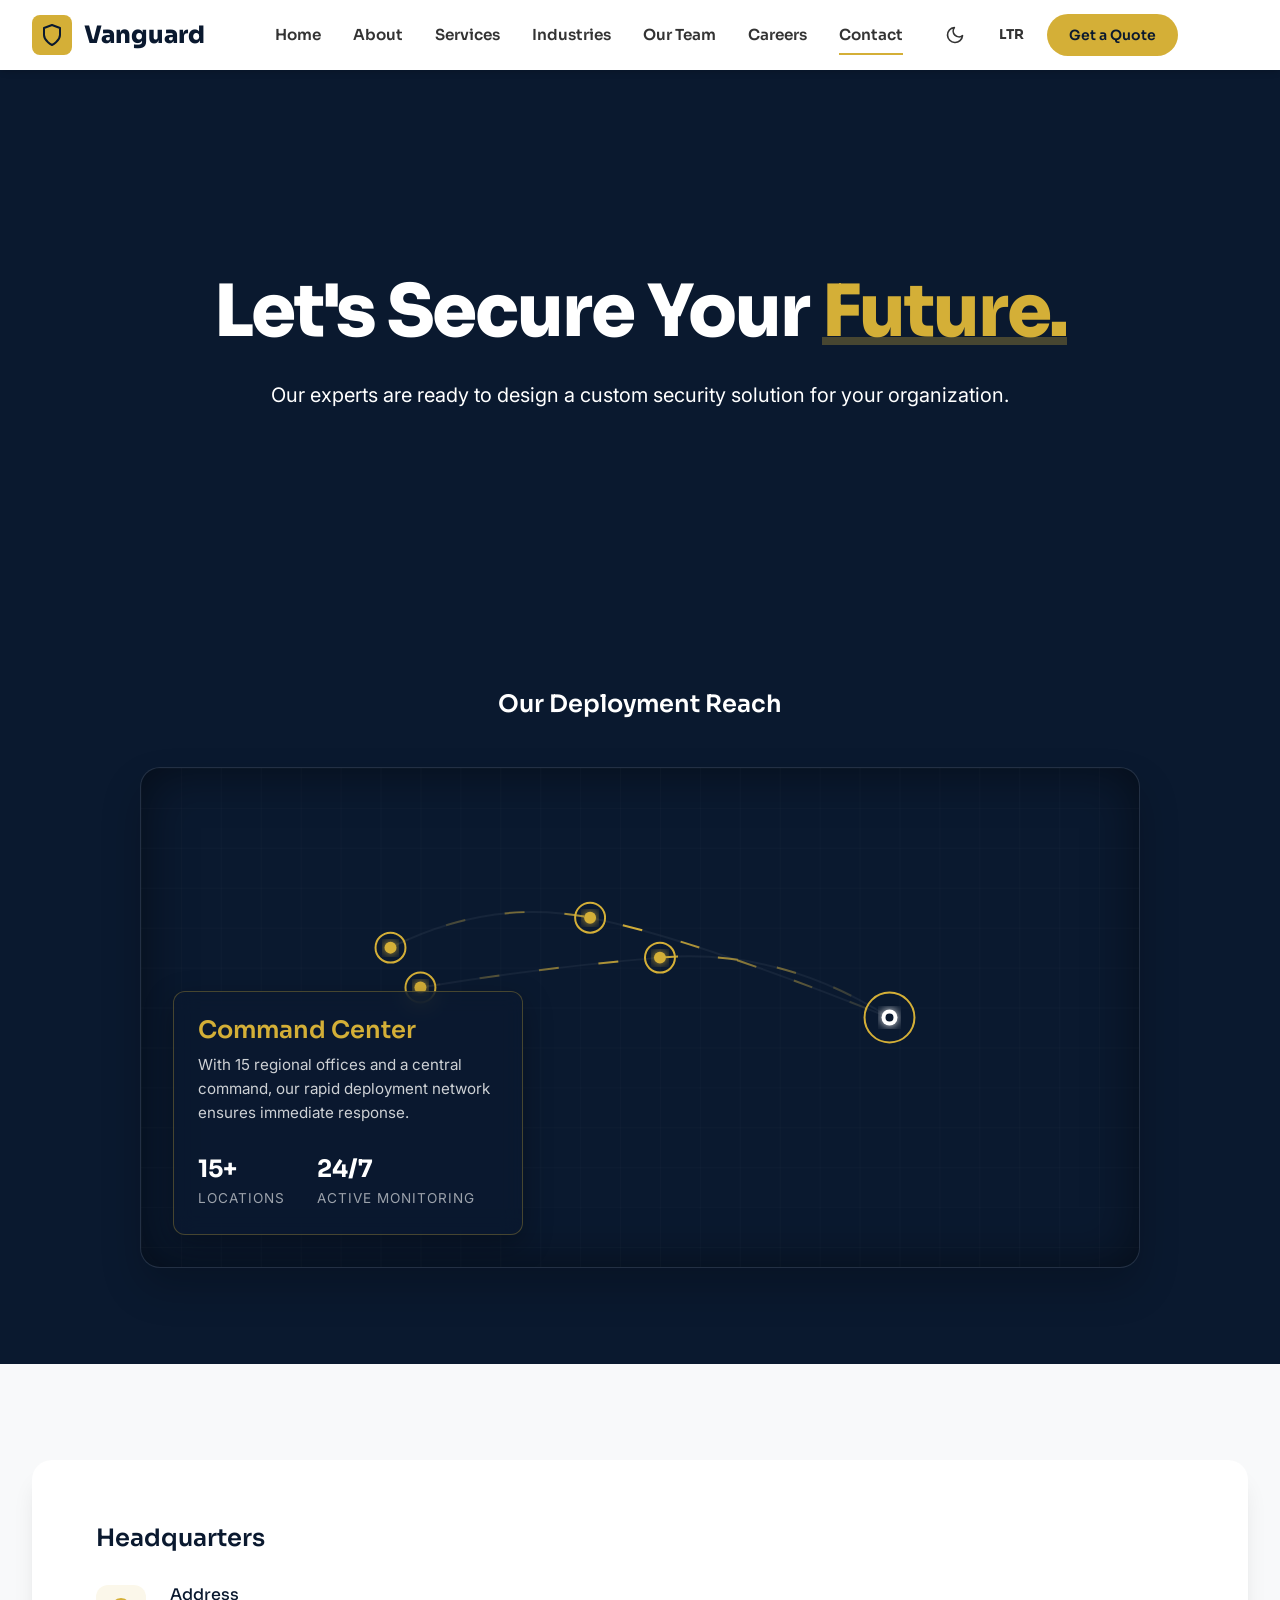
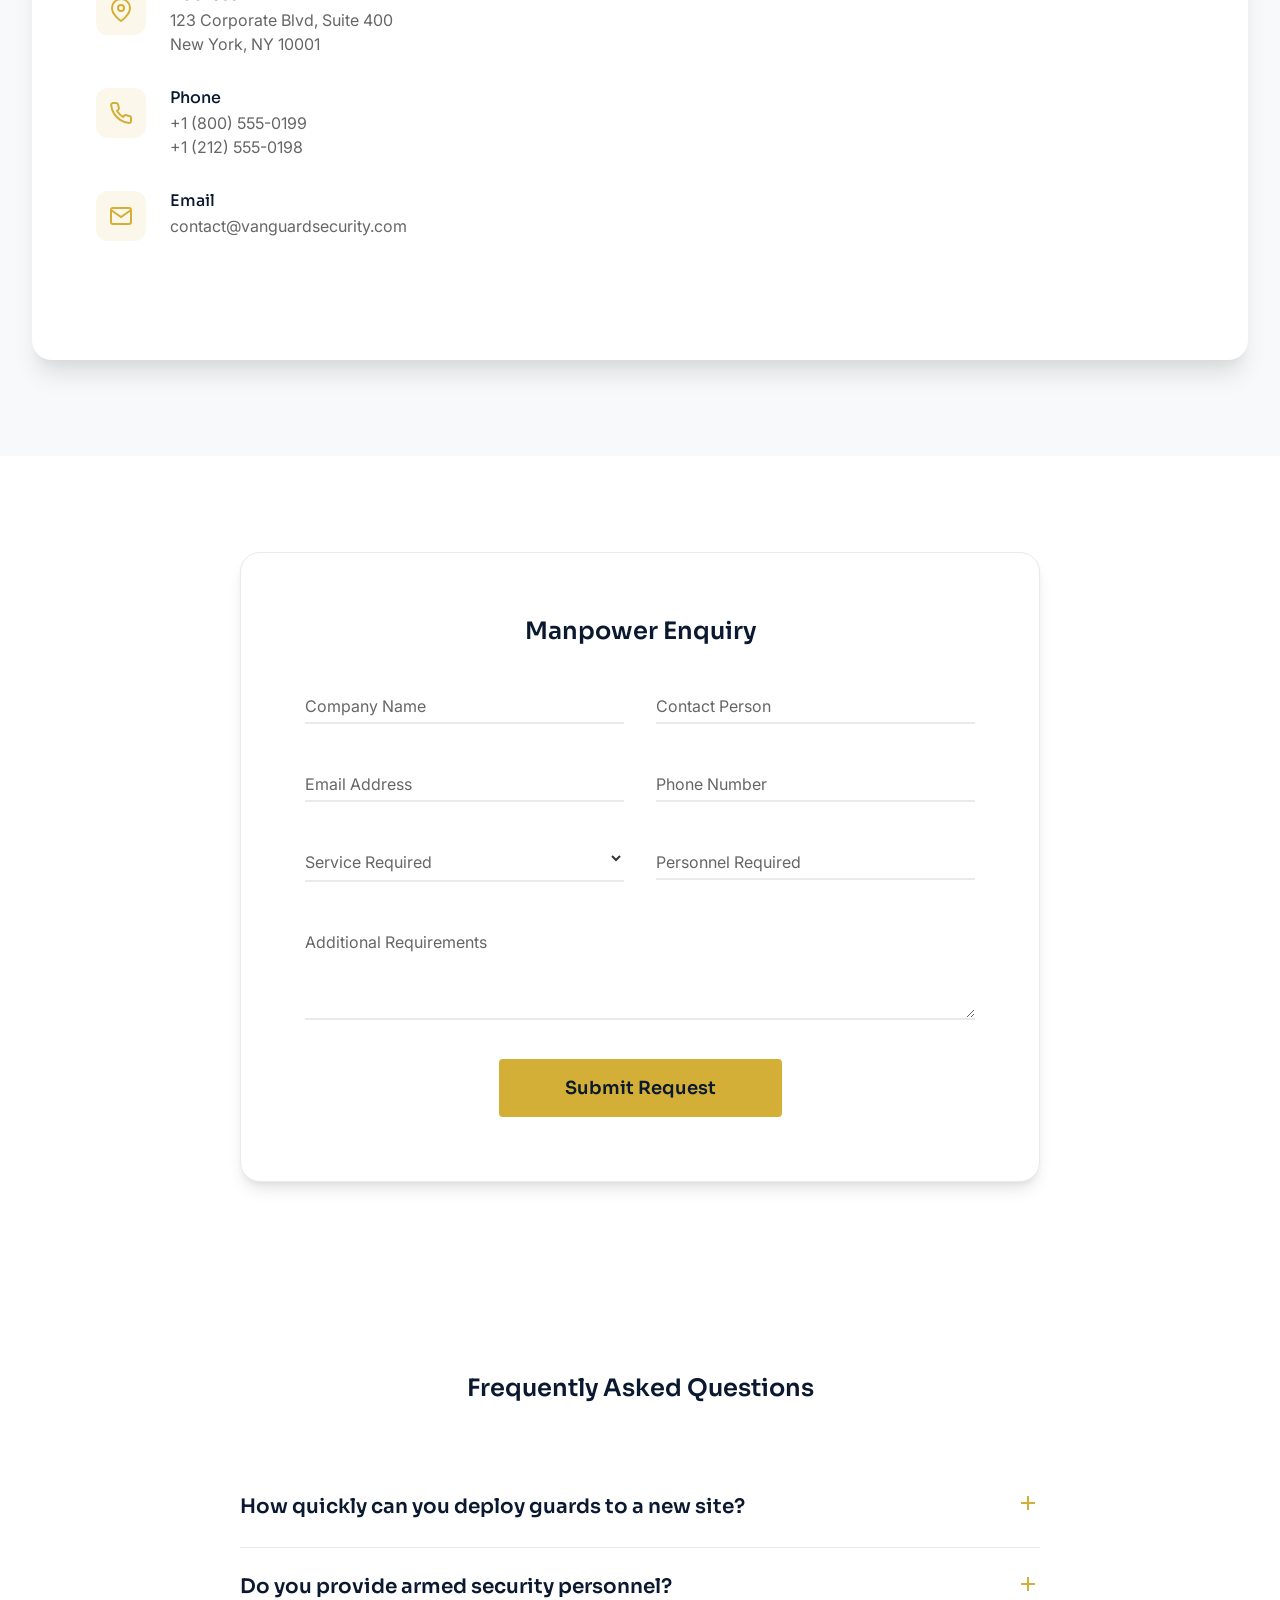
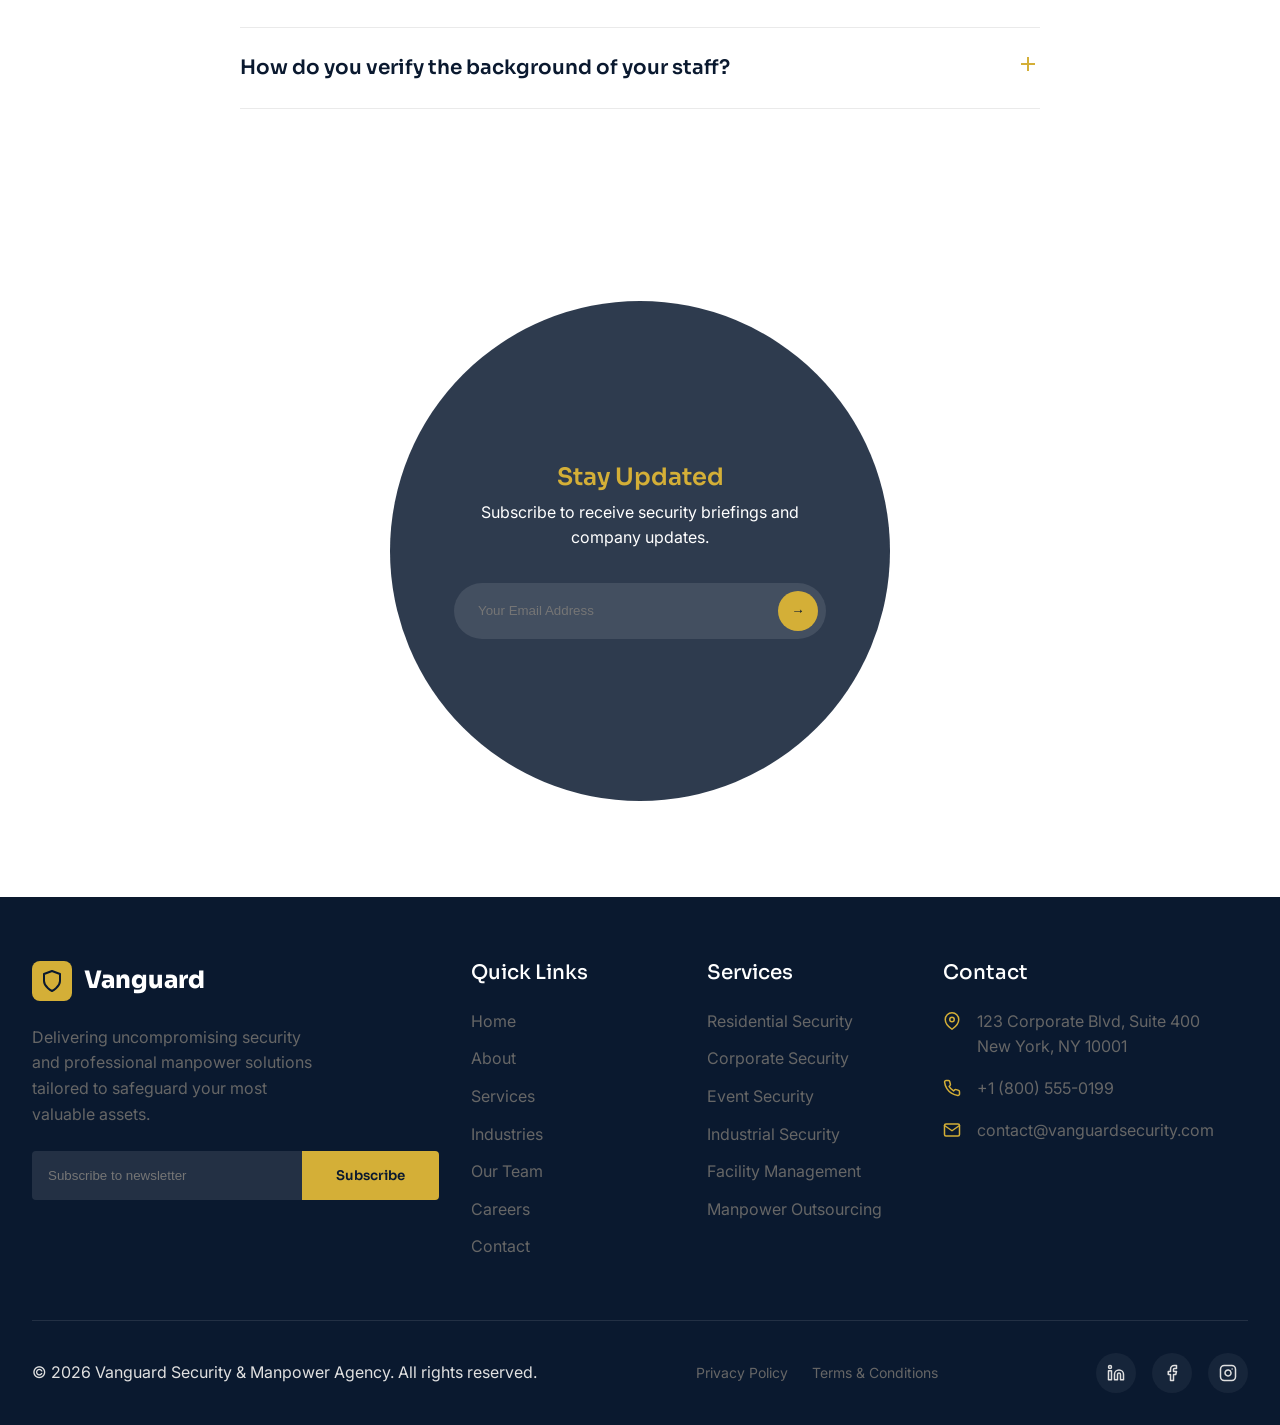
==== contact.html @ c8b9bf6e "Initial commit" ====
<!DOCTYPE html>
<html lang="en" dir="ltr" data-theme="light">
<head>
    <meta charset="UTF-8">
    <meta name="viewport" content="width=device-width, initial-scale=1.0">
    <title>Contact | Vanguard Security</title>
    
    <link rel="preconnect" href="https://fonts.googleapis.com">
    <link rel="preconnect" href="https://fonts.gstatic.com" crossorigin>
    <link href="https://fonts.googleapis.com/css2?family=Inter:wght@400;500;600&family=Manrope:wght@400;500;600;700;800&family=Plus+Jakarta+Sans:wght@600;700;800&family=Sora:wght@600;700;800&display=swap" rel="stylesheet">
    
    <link rel="stylesheet" href="css/style.css">
    <link rel="stylesheet" href="css/contact.css">
    <link rel="icon" type="image/svg+xml" href="data:image/svg+xml,%3Csvg xmlns='http://www.w3.org/2000/svg' viewBox='0 0 24 24' fill='none' stroke='%23D4AF37' stroke-width='2' stroke-linecap='round' stroke-linejoin='round'%3E%3Cpath d='M12 22s8-4 8-10V5l-8-3-8 3v7c0 6 8 10 8 10z'%3E%3C/path%3E%3C/svg%3E">
</head>
<body>
    <!-- Navbar -->
    <nav class="navbar">
        <div class="container">
            <a href="index.html" class="nav-brand">
                <div class="logo-icon">
                    <svg xmlns="http://www.w3.org/2000/svg" width="24" height="24" viewBox="0 0 24 24" fill="none" stroke="currentColor" stroke-width="2" stroke-linecap="round" stroke-linejoin="round"><path d="M12 22s8-4 8-10V5l-8-3-8 3v7c0 6 8 10 8 10z"></path></svg>
                </div>
                Vanguard
            </a>
            <button class="mobile-menu-toggle"><span></span><span></span><span></span></button>
            <ul class="nav-menu">
                <li class="nav-item dropdown">
                    <a href="index.html" class="nav-link dropdown-toggle">Home</a>
                    <ul class="dropdown-menu">
                        <li><a href="index.html" class="dropdown-item">Home 1</a></li>
                        <li><a href="home2.html" class="dropdown-item">Home 2</a></li>
                    </ul>
                </li>
                <li class="nav-item"><a href="about.html" class="nav-link">About</a></li>
                <li class="nav-item"><a href="services.html" class="nav-link">Services</a></li>
                <li class="nav-item"><a href="industries.html" class="nav-link">Industries</a></li>
                <li class="nav-item"><a href="team.html" class="nav-link">Our Team</a></li>
                <li class="nav-item"><a href="careers.html" class="nav-link">Careers</a></li>
                <li class="nav-item"><a href="contact.html" class="nav-link active">Contact</a></li>
                <li class="nav-controls">
                    <button class="theme-toggle"></button>
                    <button class="rtl-toggle"></button>
                <a href="contact.html" class="btn btn-primary" style="padding: 0.5rem 1.25rem; font-size: 0.875rem; border-radius: 50px;">Get a Quote</a>
                    </li>
            </ul>
        </div>
    </nav>

    <main>
        <!-- Section 1: Hero (Minimalist Typography) -->
        <section class="contact-hero">
            <div class="hero-bg-image" style="background-image: url('images/OIP (13).webp');"></div>
            <div class="container text-center">
                <h1 class="animated-heading">Let's Secure Your <span>Future.</span></h1>
                <p style="color: white; position: relative; z-index: 2;">Our experts are ready to design a custom security solution for your organization.</p>
            </div>
        </section>

        <!-- Section 2: Global Presence (Interactive SVG Map) -->
        <section class="map-sec section dark-bg" style="background-color: var(--primary-navy); padding-top: 5rem;">
            <div class="container text-center">
                <h2 style="margin-bottom: 3rem; color: #fff;">Our Deployment Reach</h2>
                <div class="map-container map-premium">
                    <svg viewBox="0 0 1000 500" class="world-map">
                        <defs>
                            <filter id="glow" x="-20%" y="-20%" width="140%" height="140%">
                                <feGaussianBlur stdDeviation="5" result="blur" />
                                <feComposite in="SourceGraphic" in2="blur" operator="over" />
                            </filter>
                            <linearGradient id="routeGrad" x1="0%" y1="0%" x2="100%" y2="0%">
                                <stop offset="0%" stop-color="rgba(212, 175, 55, 0)" />
                                <stop offset="50%" stop-color="var(--accent-gold)" />
                                <stop offset="100%" stop-color="rgba(212, 175, 55, 0)" />
                            </linearGradient>
                            <pattern id="grid" width="40" height="40" patternUnits="userSpaceOnUse">
                                <path d="M 40 0 L 0 0 0 40" fill="none" stroke="rgba(255,255,255,0.03)" stroke-width="1"/>
                            </pattern>
                        </defs>
                        <!-- Tech Grid Background -->
                        <rect width="100%" height="100%" fill="url(#grid)" rx="20"/>
                        
                        <!-- Base Routes -->
                        <path d="M250,180 Q350,130 450,150 T750,250" fill="none" stroke="rgba(255,255,255,0.05)" stroke-width="2"/>
                        <path d="M280,220 Q400,200 520,190 T750,250" fill="none" stroke="rgba(255,255,255,0.05)" stroke-width="2"/>
                        
                        <!-- Animated Data Streams -->
                        <path class="data-stream" d="M250,180 Q350,130 450,150 T750,250" fill="none" stroke="url(#routeGrad)" stroke-width="2"/>
                        <path class="data-stream delay-stream" d="M280,220 Q400,200 520,190 T750,250" fill="none" stroke="url(#routeGrad)" stroke-width="2"/>
                        
                        <!-- Glow Nodes -->
                        <g class="map-node">
                            <circle cx="250" cy="180" r="15" class="radar-ping" />
                            <circle cx="250" cy="180" r="6" class="node-core" filter="url(#glow)" />
                        </g>
                        <g class="map-node">
                            <circle cx="280" cy="220" r="15" class="radar-ping delay-1" />
                            <circle cx="280" cy="220" r="6" class="node-core" filter="url(#glow)" />
                        </g>
                        <g class="map-node">
                            <circle cx="450" cy="150" r="15" class="radar-ping delay-2" />
                            <circle cx="450" cy="150" r="6" class="node-core" filter="url(#glow)" />
                        </g>
                        <g class="map-node">
                            <circle cx="520" cy="190" r="15" class="radar-ping delay-1" />
                            <circle cx="520" cy="190" r="6" class="node-core" filter="url(#glow)" />
                        </g>
                        <!-- Command Center Node -->
                        <g class="map-node">
                            <circle cx="750" cy="250" r="25" class="radar-ping" />
                            <circle cx="750" cy="250" r="8" fill="#fff" filter="url(#glow)" />
                            <circle cx="750" cy="250" r="4" fill="var(--primary-navy)" />
                        </g>
                    </svg>
                    
                    <div class="map-hud text-left">
                        <h3>Command Center</h3>
                        <p>With 15 regional offices and a central command, our rapid deployment network ensures immediate response.</p>
                        <div class="hud-stats">
                            <div class="hud-stat">
                                <span class="stat-num">15+</span>
                                <span class="stat-label">Locations</span>
                            </div>
                            <div class="hud-stat">
                                <span class="stat-num">24/7</span>
                                <span class="stat-label">Active Monitoring</span>
                            </div>
                        </div>
                    </div>
                </div>
            </div>
        </section>

        <!-- Section 3: Main Office (Split Map & Details) -->
        <section class="office-sec section" style="background-color: var(--bg-light);">
            <div class="container">
                <div class="split-office">
                    <div class="office-details">
                        <h2>Headquarters</h2>
                        <div class="contact-card">
                            <div class="c-icon"><svg xmlns="http://www.w3.org/2000/svg" width="24" height="24" viewBox="0 0 24 24" fill="none" stroke="currentColor" stroke-width="2"><path d="M21 10c0 7-9 13-9 13s-9-6-9-13a9 9 0 0 1 18 0z"></path><circle cx="12" cy="10" r="3"></circle></svg></div>
                            <div>
                                <h4>Address</h4>
                                <p>123 Corporate Blvd, Suite 400<br>New York, NY 10001</p>
                            </div>
                        </div>
                        <div class="contact-card">
                            <div class="c-icon"><svg xmlns="http://www.w3.org/2000/svg" width="24" height="24" viewBox="0 0 24 24" fill="none" stroke="currentColor" stroke-width="2"><path d="M22 16.92v3a2 2 0 0 1-2.18 2 19.79 19.79 0 0 1-8.63-3.07 19.5 19.5 0 0 1-6-6 19.79 19.79 0 0 1-3.07-8.67A2 2 0 0 1 4.11 2h3a2 2 0 0 1 2 1.72 12.84 12.84 0 0 0 .7 2.81 2 2 0 0 1-.45 2.11L8.09 9.91a16 16 0 0 0 6 6l1.27-1.27a2 2 0 0 1 2.11-.45 12.84 12.84 0 0 0 2.81.7A2 2 0 0 1 22 16.92z"></path></svg></div>
                            <div>
                                <h4>Phone</h4>
                                <p>+1 (800) 555-0199<br>+1 (212) 555-0198</p>
                            </div>
                        </div>
                        <div class="contact-card">
                            <div class="c-icon"><svg xmlns="http://www.w3.org/2000/svg" width="24" height="24" viewBox="0 0 24 24" fill="none" stroke="currentColor" stroke-width="2"><path d="M4 4h16c1.1 0 2 .9 2 2v12c0 1.1-.9 2-2 2H4c-1.1 0-2-.9-2-2V6c0-1.1.9-2 2-2z"></path><polyline points="22,6 12,13 2,6"></polyline></svg></div>
                            <div>
                                <h4>Email</h4>
                                <p>contact@vanguardsecurity.com</p>
                            </div>
                        </div>
                    </div>
                    <div class="office-map">
                        <iframe src="https://www.google.com/maps/embed?pb=!1m18!1m12!1m3!1d193595.2528096238!2d-74.1197629676572!3d40.69766374872412!2m3!1f0!2f0!3f0!3m2!1i1024!2i768!4f13.1!3m3!1m2!1s0x89c24fa5d33f083b%3A0xc80b8f06e177fe62!2sNew%20York%2C%20NY!5e0!3m2!1sen!2sus!4v1700000000000!5m2!1sen!2sus" width="100%" height="100%" style="border:0;" allowfullscreen="" loading="lazy"></iframe>
                    </div>
                </div>
            </div>
        </section>

        <!-- Section 4: Manpower Requirement Enquiry Form (Floating Labels) -->
        <section class="enquiry-sec section">
            <div class="container">
                <div class="form-card">
                    <h2 class="text-center" style="margin-bottom: 2rem;">Manpower Enquiry</h2>
                    <form id="contact-form">
                        <div class="form-row">
                            <div class="floating-group">
                                <input type="text" id="c_company" required>
                                <label for="c_company">Company Name</label>
                            </div>
                            <div class="floating-group">
                                <input type="text" id="c_person" required>
                                <label for="c_person">Contact Person</label>
                            </div>
                        </div>
                        <div class="form-row">
                            <div class="floating-group">
                                <input type="email" id="c_email" required>
                                <label for="c_email">Email Address</label>
                            </div>
                            <div class="floating-group">
                                <input type="tel" id="c_phone" required>
                                <label for="c_phone">Phone Number</label>
                            </div>
                        </div>
                        <div class="form-row">
                            <div class="floating-group">
                                <select id="c_service" required>
                                    <option value="" disabled selected></option>
                                    <option>Corporate Security</option>
                                    <option>Industrial Security</option>
                                    <option>Event Security</option>
                                    <option>Housekeeping</option>
                                </select>
                                <label for="c_service">Service Required</label>
                            </div>
                            <div class="floating-group">
                                <input type="number" id="c_count" required>
                                <label for="c_count">Personnel Required</label>
                            </div>
                        </div>
                        <div class="floating-group">
                            <textarea id="c_req" rows="4" required></textarea>
                            <label for="c_req">Additional Requirements</label>
                        </div>
                        <div class="text-center" style="margin-top: 2rem;">
                            <button type="submit" class="btn btn-primary" style="padding: 1rem 4rem; font-size: 1.125rem;">Submit Request</button>
                        </div>
                    </form>
                </div>
            </div>
        </section>

        <!-- Section 5: Support & FAQ (Collapsible) -->
        <section class="faq-sec section">
            <div class="container">
                <h2 style="text-align: center; margin-bottom: 4rem;">Frequently Asked Questions</h2>
                <div class="faq-accordion">
                    <div class="faq-item">
                        <div class="faq-header">
                            <h3>How quickly can you deploy guards to a new site?</h3>
                            <span class="faq-icon">
                                <svg xmlns="http://www.w3.org/2000/svg" width="24" height="24" viewBox="0 0 24 24" fill="none" stroke="currentColor" stroke-width="2"><line x1="12" y1="5" x2="12" y2="19"></line><line x1="5" y1="12" x2="19" y2="12"></line></svg>
                            </span>
                        </div>
                        <div class="faq-content">
                            <p>For emergency deployments, we can have personnel on-site within 4-6 hours depending on the location. For standard contracts, we require 48 hours for proper site surveying and brief drafting.</p>
                        </div>
                    </div>
                    <div class="faq-item">
                        <div class="faq-header">
                            <h3>Do you provide armed security personnel?</h3>
                            <span class="faq-icon">
                                <svg xmlns="http://www.w3.org/2000/svg" width="24" height="24" viewBox="0 0 24 24" fill="none" stroke="currentColor" stroke-width="2"><line x1="12" y1="5" x2="12" y2="19"></line><line x1="5" y1="12" x2="19" y2="12"></line></svg>
                            </span>
                        </div>
                        <div class="faq-content">
                            <p>Yes. We have a highly trained division of armed protection specialists, primarily comprised of former military and law enforcement personnel, licensed to operate in specific jurisdictions.</p>
                        </div>
                    </div>
                    <div class="faq-item">
                        <div class="faq-header">
                            <h3>How do you verify the background of your staff?</h3>
                            <span class="faq-icon">
                                <svg xmlns="http://www.w3.org/2000/svg" width="24" height="24" viewBox="0 0 24 24" fill="none" stroke="currentColor" stroke-width="2"><line x1="12" y1="5" x2="12" y2="19"></line><line x1="5" y1="12" x2="19" y2="12"></line></svg>
                            </span>
                        </div>
                        <div class="faq-content">
                            <p>We conduct exhaustive 5-point background checks including criminal history, employment verification, drug screening, psychological evaluation, and local police verification before hiring.</p>
                        </div>
                    </div>
                </div>
            </div>
        </section>

        <!-- Section 6: Newsletter (Circular Mask) -->
        <section class="newsletter-circular">
            <div class="circle-mask" style="background-image: url('https://picsum.photos/seed/con1/1000/1000');">
                <div class="circle-content">
                    <h2>Stay Updated</h2>
                    <p>Subscribe to receive security briefings and company updates.</p>
                    <form class="circle-form">
                        <input type="email" placeholder="Your Email Address" required>
                        <button type="submit">→</button>
                    </form>
                </div>
            </div>
        </section>
    </main>

    <!-- Footer -->
    <footer class="footer">
        <div class="container">
            <div class="footer-top">
                <div class="footer-brand">
                    <div style="display: flex; align-items: center; gap: 0.75rem;">
                        <div class="logo-icon">
                            <svg xmlns="http://www.w3.org/2000/svg" width="24" height="24" viewBox="0 0 24 24" fill="none" stroke="currentColor" stroke-width="2" stroke-linecap="round" stroke-linejoin="round"><path d="M12 22s8-4 8-10V5l-8-3-8 3v7c0 6 8 10 8 10z"></path></svg>
                        </div>
                        <h3 class="footer-brand-name">Vanguard</h3>
                    </div>
                    <p class="footer-desc">Delivering uncompromising security and professional manpower solutions tailored to safeguard your most valuable assets.</p>
                    <form class="newsletter-form">
                        <input type="email" placeholder="Subscribe to newsletter" required>
                        <button type="submit" class="btn btn-primary">Subscribe</button>
                    </form>
                </div>
                
                <div>
                    <h4 class="footer-title">Quick Links</h4>
                    <ul class="footer-links">
                        <li><a href="index.html">Home</a></li>
                        <li><a href="about.html">About</a></li>
                        <li><a href="services.html">Services</a></li>
                        <li><a href="industries.html">Industries</a></li>
                        <li><a href="team.html">Our Team</a></li>
                        <li><a href="careers.html">Careers</a></li>
                        <li><a href="contact.html">Contact</a></li>
                    </ul>
                </div>
                
                <div>
                    <h4 class="footer-title">Services</h4>
                    <ul class="footer-links">
                        <li><a href="services.html">Residential Security</a></li>
                        <li><a href="services.html">Corporate Security</a></li>
                        <li><a href="services.html">Event Security</a></li>
                        <li><a href="services.html">Industrial Security</a></li>
                        <li><a href="services.html">Facility Management</a></li>
                        <li><a href="services.html">Manpower Outsourcing</a></li>
                    </ul>
                </div>
                
                <div>
                    <h4 class="footer-title">Contact</h4>
                    <ul class="footer-contact">
                        <li>
                            <svg xmlns="http://www.w3.org/2000/svg" width="18" height="18" viewBox="0 0 24 24" fill="none" stroke="currentColor" stroke-width="2" stroke-linecap="round" stroke-linejoin="round"><path d="M21 10c0 7-9 13-9 13s-9-6-9-13a9 9 0 0 1 18 0z"></path><circle cx="12" cy="10" r="3"></circle></svg>
                            <span>123 Corporate Blvd, Suite 400<br>New York, NY 10001</span>
                        </li>
                        <li>
                            <svg xmlns="http://www.w3.org/2000/svg" width="18" height="18" viewBox="0 0 24 24" fill="none" stroke="currentColor" stroke-width="2" stroke-linecap="round" stroke-linejoin="round"><path d="M22 16.92v3a2 2 0 0 1-2.18 2 19.79 19.79 0 0 1-8.63-3.07 19.5 19.5 0 0 1-6-6 19.79 19.79 0 0 1-3.07-8.67A2 2 0 0 1 4.11 2h3a2 2 0 0 1 2 1.72 12.84 12.84 0 0 0 .7 2.81 2 2 0 0 1-.45 2.11L8.09 9.91a16 16 0 0 0 6 6l1.27-1.27a2 2 0 0 1 2.11-.45 12.84 12.84 0 0 0 2.81.7A2 2 0 0 1 22 16.92z"></path></svg>
                            <span>+1 (800) 555-0199</span>
                        </li>
                        <li>
                            <svg xmlns="http://www.w3.org/2000/svg" width="18" height="18" viewBox="0 0 24 24" fill="none" stroke="currentColor" stroke-width="2" stroke-linecap="round" stroke-linejoin="round"><path d="M4 4h16c1.1 0 2 .9 2 2v12c0 1.1-.9 2-2 2H4c-1.1 0-2-.9-2-2V6c0-1.1.9-2 2-2z"></path><polyline points="22,6 12,13 2,6"></polyline></svg>
                            <span>contact@vanguardsecurity.com</span>
                        </li>
                    </ul>
                </div>
            </div>
            
            <div class="footer-bottom">
                <p>&copy; 2026 Vanguard Security & Manpower Agency. All rights reserved.</p>
                <div style="display: flex; gap: 1.5rem; font-size: 0.875rem;">
                    <a href="#" style="color: var(--text-muted)">Privacy Policy</a>
                    <a href="#" style="color: var(--text-muted)">Terms & Conditions</a>
                </div>
                <div class="social-links">
                    <a href="https://linkedin.com"><svg xmlns="http://www.w3.org/2000/svg" width="18" height="18" viewBox="0 0 24 24" fill="none" stroke="currentColor" stroke-width="2" stroke-linecap="round" stroke-linejoin="round"><path d="M16 8a6 6 0 0 1 6 6v7h-4v-7a2 2 0 0 0-2-2 2 2 0 0 0-2 2v7h-4v-7a6 6 0 0 1 6-6z"></path><rect x="2" y="9" width="4" height="12"></rect><circle cx="4" cy="4" r="2"></circle></svg></a>
                    <a href="https://twitter.com"><svg xmlns="http://www.w3.org/2000/svg" width="18" height="18" viewBox="0 0 24 24" fill="none" stroke="currentColor" stroke-width="2" stroke-linecap="round" stroke-linejoin="round"><path d="M18 2h-3a5 5 0 0 0-5 5v3H7v4h3v8h4v-8h3l1-4h-4V7a1 1 0 0 1 1-1h3z"></path></svg></a>
                    <a href="https://instagram.com"><svg xmlns="http://www.w3.org/2000/svg" width="18" height="18" viewBox="0 0 24 24" fill="none" stroke="currentColor" stroke-width="2" stroke-linecap="round" stroke-linejoin="round"><rect x="2" y="2" width="20" height="20" rx="5" ry="5"></rect><path d="M16 11.37A4 4 0 1 1 12.63 8 4 4 0 0 1 16 11.37z"></path><line x1="17.5" y1="6.5" x2="17.51" y2="6.5"></line></svg></a>
                </div>
            </div>
        </div>
    </footer>

    <script src="js/main.js"></script>
    <script>
        // FAQ Accordion
        const faqHeaders = document.querySelectorAll('.faq-header');
        faqHeaders.forEach(header => {
            header.addEventListener('click', () => {
                const item = header.parentElement;
                const icon = header.querySelector('.faq-icon');
                
                if(item.classList.contains('active')) {
                    item.classList.remove('active');
                    icon.innerHTML = '<svg xmlns="http://www.w3.org/2000/svg" width="24" height="24" viewBox="0 0 24 24" fill="none" stroke="currentColor" stroke-width="2"><line x1="12" y1="5" x2="12" y2="19"></line><line x1="5" y1="12" x2="19" y2="12"></line></svg>';
                } else {
                    faqHeaders.forEach(h => {
                        h.parentElement.classList.remove('active');
                        h.querySelector('.faq-icon').innerHTML = '<svg xmlns="http://www.w3.org/2000/svg" width="24" height="24" viewBox="0 0 24 24" fill="none" stroke="currentColor" stroke-width="2"><line x1="12" y1="5" x2="12" y2="19"></line><line x1="5" y1="12" x2="19" y2="12"></line></svg>';
                    });
                    item.classList.add('active');
                    icon.innerHTML = '<svg xmlns="http://www.w3.org/2000/svg" width="24" height="24" viewBox="0 0 24 24" fill="none" stroke="currentColor" stroke-width="2"><line x1="5" y1="12" x2="19" y2="12"></line></svg>';
                }
            });
        });
    </script>
</body>
</html>
---- css/style.css ----
/* ==========================================================================
   Global Variables & Theme Tokens
   ========================================================================== */
:root {
  /* Primary Colors */
  --primary-navy: #0A192F;
  --secondary-steel: #4A6572;
  --accent-gold: #D4AF37;
  --accent-gold-hover: #F3C623;
  
  /* Backgrounds */
  --bg-light: #F8F9FA;
  --bg-white: #FFFFFF;
  --bg-off-white: #F1F3F5;
  --bg-card: #FFFFFF;
  
  /* Typography Colors */
  --text-main: #333333;
  --text-muted: #666666;
  --text-light: #E0E0E0;
  
  /* Borders & Shadows */
  --border-color: #EAEAEA;
  --shadow-sm: 0 4px 6px -1px rgba(0, 0, 0, 0.1), 0 2px 4px -1px rgba(0, 0, 0, 0.06);
  --shadow-md: 0 10px 15px -3px rgba(0, 0, 0, 0.1), 0 4px 6px -2px rgba(0, 0, 0, 0.05);
  --shadow-lg: 0 20px 25px -5px rgba(0, 0, 0, 0.1), 0 10px 10px -5px rgba(0, 0, 0, 0.04);
  
  /* Typography Fonts */
  --font-heading: 'Sora', 'Manrope', 'Plus Jakarta Sans', sans-serif;
  --font-body: 'Inter', 'Manrope', sans-serif;
  
  /* Transitions */
  --transition-fast: 250ms ease;
  --transition-smooth: 350ms cubic-bezier(0.4, 0, 0.2, 1);
  --transition-slow: 500ms ease-out;

  /* Layout */
  --container-width: 1280px;
  --container-padding: 2rem;
  --nav-height: 70px;
}

[data-theme="dark"] {
  --primary-navy: #050B14;
  --secondary-steel: #2A3B47;
  --bg-light: #121212;
  --bg-white: #1A1A1A;
  --bg-off-white: #222222;
  --bg-card: #242424;
  --text-main: #F8F9FA;
  --text-muted: #A0A0A0;
  --text-light: #FFFFFF;
  --border-color: #333333;
  --shadow-sm: 0 4px 6px -1px rgba(0, 0, 0, 0.5);
  --shadow-md: 0 10px 15px -3px rgba(0, 0, 0, 0.5);
  --shadow-lg: 0 20px 25px -5px rgba(0, 0, 0, 0.5);
}

/* ==========================================================================
   Reset & Base Styles
   ========================================================================== */
*, *::before, *::after {
  box-sizing: border-box;
  margin: 0;
  padding: 0;
}

html {
  font-size: 16px;
  scroll-behavior: smooth;
}

body {
  font-family: var(--font-body);
  color: var(--text-main);
  background-color: var(--bg-white);
  line-height: 1.6;
  transition: background-color var(--transition-smooth), color var(--transition-smooth);
  overflow-x: hidden;
}

h1, h2, h3 {
  font-family: var(--font-heading);
  color: var(--primary-navy);
  line-height: 1.2;
  margin-bottom: 1rem;
  font-weight: 600;
}

h4, h5, h6 {
  font-family: var(--font-heading);
  color: var(--primary-navy);
  line-height: 1.2;
  margin-bottom: 1rem;
  font-weight: 500;
}

[data-theme="dark"] h1, 
[data-theme="dark"] h2, 
[data-theme="dark"] h3, 
[data-theme="dark"] h4, 
[data-theme="dark"] h5, 
[data-theme="dark"] h6 {
  color: var(--text-light);
}

a {
  text-decoration: none;
  color: inherit;
  transition: color var(--transition-fast);
}

ul, ol {
  list-style: none;
}

img {
  max-width: 100%;
  height: auto;
  display: block;
}

.container {
  width: 100%;
  max-width: var(--container-width);
  margin: 0 auto;
  padding: 0 var(--container-padding);
}

.btn {
  display: inline-flex;
  align-items: center;
  justify-content: center;
  padding: 0.875rem 2rem;
  font-family: var(--font-heading);
  font-weight: 600;
  border-radius: 4px;
  cursor: pointer;
  transition: all var(--transition-fast);
  border: 2px solid transparent;
  gap: 0.5rem;
  white-space: nowrap;
  text-align: center;
}

.btn-primary {
  background-color: var(--accent-gold);
  color: var(--primary-navy);
}

.btn-primary:hover {
  background-color: var(--accent-gold-hover);
  transform: translateY(-2px);
  box-shadow: var(--shadow-md);
}

.btn-outline {
  background-color: transparent;
  border: 2px solid var(--accent-gold);
  color: var(--accent-gold);
}

.btn-outline:hover {
  background-color: var(--accent-gold);
  color: var(--primary-navy);
}

.section {
  padding: 6rem 0;
}

/* ==========================================================================
   Utility Classes
   ========================================================================== */
.text-center { text-align: center; }
.text-white { color: #FFFFFF !important; }
.bg-light { background-color: var(--bg-light); }
.bg-dark { background-color: var(--primary-navy); color: #FFFFFF; }
.w-100 { width: 100%; }

/* ==========================================================================
   Navigation
   ========================================================================== */
.navbar {
  position: fixed;
  top: 0;
  left: 0;
  width: 100%;
  height: var(--nav-height);
  background-color: var(--bg-white);
  box-shadow: var(--shadow-sm);
  z-index: 1000;
  transition: background-color var(--transition-smooth), box-shadow var(--transition-fast);
}

.navbar .container {
  height: 100%;
  display: flex;
  align-items: center;
  justify-content: space-between;
  position: relative;
}

.nav-brand {
  display: flex;
  align-items: center;
  gap: 0.75rem;
  font-family: var(--font-heading);
  font-weight: 800;
  font-size: 1.5rem;
  color: var(--primary-navy);
}

[data-theme="dark"] .nav-brand {
  color: var(--text-light);
}

.logo-icon {
  width: 40px;
  height: 40px;
  background-color: var(--accent-gold);
  border-radius: 8px;
  display: flex;
  align-items: center;
  justify-content: center;
  color: var(--primary-navy);
}

.nav-menu {
  display: flex;
  align-items: center;
  gap: 2rem;
  height: 100%;
  justify-content: center;
  flex: 1;
}

.nav-item {
  position: relative;
  height: 100%;
  display: flex;
  align-items: center;
}

.nav-link {
  font-family: var(--font-heading);
  font-weight: 600;
  font-size: 0.95rem;
  position: relative;
  padding: 0.5rem 0;
}

.nav-link::after {
  content: '';
  position: absolute;
  bottom: 0;
  left: 0;
  width: 0;
  height: 2px;
  background-color: var(--accent-gold);
  transition: width var(--transition-fast);
}

.nav-link:hover::after,
.nav-link.active::after {
  width: 100%;
}

/* Dropdown */
.dropdown {
  position: relative;
}

.dropdown-toggle {
  display: flex;
  align-items: center;
  gap: 0.25rem;
  cursor: pointer;
}

.dropdown-menu {
  position: absolute;
  top: 100%;
  left: 0;
  background-color: var(--bg-white);
  min-width: 200px;
  box-shadow: var(--shadow-lg);
  border-radius: 4px;
  opacity: 0;
  visibility: hidden;
  transform: translateY(10px);
  transition: all var(--transition-fast);
  padding: 0.5rem 0;
}

.dropdown:hover .dropdown-menu,
.dropdown-menu.show {
  opacity: 1;
  visibility: visible;
  transform: translateY(0);
}

.dropdown-item {
  display: block;
  padding: 0.75rem 1.5rem;
  font-family: var(--font-body);
  font-weight: 500;
  transition: background-color var(--transition-fast), color var(--transition-fast);
}

.dropdown-item:hover {
  background-color: var(--bg-light);
  color: var(--accent-gold);
}

/* Toggles & Controls */
.nav-controls {
  display: flex;
  align-items: center;
  gap: 1rem;
}

.theme-toggle,
.rtl-toggle {
  background: none;
  border: none;
  cursor: pointer;
  width: 40px;
  height: 40px;
  border-radius: 50%;
  display: flex;
  align-items: center;
  justify-content: center;
  color: var(--text-main);
  transition: background-color var(--transition-fast);
}

.theme-toggle:hover,
.rtl-toggle:hover {
  background-color: var(--bg-light);
}

.rtl-toggle {
  font-family: var(--font-heading);
  font-weight: 700;
  font-size: 0.85rem;
}

/* Mobile Menu Toggle */
.mobile-menu-toggle {
  display: none;
  background: none;
  border: none;
  cursor: pointer;
  width: 40px;
  height: 40px;
  flex-direction: column;
  justify-content: center;
  align-items: center;
  gap: 5px;
}

.mobile-menu-toggle span {
  display: block;
  width: 24px;
  height: 2px;
  background-color: var(--primary-navy);
  transition: all var(--transition-fast);
}

[data-theme="dark"] .mobile-menu-toggle span {
  background-color: var(--text-light);
}

/* RTL Support */
[dir="rtl"] .nav-brand {
  flex-direction: row-reverse;
}
[dir="rtl"] .dropdown-menu {
  left: auto;
  right: 0;
}
[dir="rtl"] .nav-controls {
  right: auto;
  left: var(--container-padding);
}

/* ==========================================================================
   Footer
   ========================================================================== */
.footer {
  background-color: var(--primary-navy);
  color: var(--text-light);
  padding: 4rem 0 0 0;
}

.footer-top {
  display: grid;
  grid-template-columns: 2fr 1fr 1fr 1.5fr;
  gap: 2rem;
  margin-bottom: 3rem;
}

.footer-brand-name {
  color: var(--bg-white);
  font-family: var(--font-heading);
  font-weight: 800;
  font-size: 1.5rem;
  margin-bottom: 0;
}

.footer-desc {
  margin-top: 1.5rem;
  color: var(--text-muted);
  max-width: 300px;
}

.footer-title {
  color: var(--bg-white);
  font-size: 1.25rem;
  margin-bottom: 1.5rem;
  font-family: var(--font-heading);
}

.footer-links li {
  margin-bottom: 0.75rem;
}

.footer-links a {
  color: var(--text-muted);
  transition: color var(--transition-fast), padding-left var(--transition-fast);
}

.footer-links a:hover {
  color: var(--accent-gold);
  padding-left: 5px;
}

[dir="rtl"] .footer-links a:hover {
  padding-left: 0;
  padding-right: 5px;
}

.footer-contact li {
  display: flex;
  align-items: flex-start;
  gap: 1rem;
  margin-bottom: 1rem;
  color: var(--text-muted);
  transition: color var(--transition-fast);
}

.footer-contact li:hover {
  color: var(--bg-white);
}

.footer-contact svg {
  color: var(--accent-gold);
  flex-shrink: 0;
  margin-top: 3px;
}

.newsletter-form {
  display: flex;
  margin-top: 1.5rem;
}

.newsletter-form input {
  flex: 1;
  padding: 0.75rem 1rem;
  border: none;
  background-color: rgba(255,255,255,0.1);
  color: var(--bg-white);
  border-radius: 4px 0 0 4px;
}

.newsletter-form input:focus {
  outline: 1px solid var(--accent-gold);
}

.newsletter-form button {
  border-radius: 0 4px 4px 0;
}

.footer-bottom {
  padding: 2rem 0;
  border-top: 1px solid rgba(255,255,255,0.1);
  display: flex;
  justify-content: space-between;
  align-items: center;
}

.footer-bottom a {
  transition: color var(--transition-fast);
}

.footer-bottom a:hover {
  color: var(--accent-gold) !important;
}

.social-links {
  display: flex;
  gap: 1rem;
}

.social-links a {
  width: 40px;
  height: 40px;
  border-radius: 50%;
  background-color: rgba(255,255,255,0.05);
  display: flex;
  align-items: center;
  justify-content: center;
  transition: all var(--transition-fast);
}

.social-links a:hover {
  background-color: var(--accent-gold);
  color: var(--primary-navy);
  transform: translateY(-3px);
}

/* ==========================================================================
   Responsive
   ========================================================================== */
@media (max-width: 1024px) {
  .nav-menu {
    gap: 1rem;
  }
  .nav-link {
    font-size: 0.9rem;
  }
  .nav-controls {
    gap: 0.5rem;
  }
  .footer-top {
    grid-template-columns: 1fr 1fr;
  }
}

@media (max-width: 768px) {
  .nav-menu {
    position: fixed;
    top: var(--nav-height);
    left: -100%;
    width: 100%;
    height: calc(100vh - var(--nav-height));
    background-color: var(--bg-white);
    flex-direction: column;
    align-items: flex-start;
    padding: 2rem;
    gap: 1.5rem;
    transition: left var(--transition-smooth);
    overflow-y: auto;
  }

  [dir="rtl"] .nav-menu {
    left: auto;
    right: -100%;
    transition: right var(--transition-smooth);
  }

  .nav-menu.active {
    left: 0;
  }

  [dir="rtl"] .nav-menu.active {
    right: 0;
  }

  .mobile-menu-toggle {
    display: flex;
  }
  
  .nav-controls {
    display: none;
  }
  
  .nav-menu .nav-controls {
    display: flex;
    width: 100%;
    justify-content: flex-start;
    padding-top: 2rem;
    border-top: 1px solid var(--border-color);
    position: static;
  }

  .dropdown-menu {
    position: static;
    box-shadow: none;
    background: transparent;
    padding-left: 1rem;
    margin-top: 0.5rem;
    display: none;
  }

  .dropdown-menu.show {
    display: block;
  }

  .footer-top {
    grid-template-columns: 1fr;
  }
  
  .footer-bottom {
    flex-direction: column;
    gap: 1.5rem;
    text-align: center;
  }
}
---- css/contact.css ----
/* ==========================================================================
   Contact Page Specific Styles
   ========================================================================== */

/* --- 1. Hero Minimalist --- */
.contact-hero {
  height: 60vh;
  min-height: 500px;
  margin-top: var(--nav-height);
  display: flex;
  align-items: center;
  justify-content: center;
  background-color: var(--primary-navy);
  color: white;
  position: relative;
  overflow: hidden;
}

.contact-hero .container {
  position: relative;
  z-index: 2;
}

.animated-heading {
  font-size: 4.5rem;
  font-weight: 800;
  margin-bottom: 1.5rem;
  letter-spacing: -2px;
  color: white;
}

.animated-heading span {
  position: relative;
  display: inline-block;
  color: var(--accent-gold);
}

.animated-heading span::after {
  content: '';
  position: absolute;
  bottom: 10px;
  left: 0;
  width: 100%;
  height: 8px;
  background-color: rgba(212, 175, 55, 0.3);
  transform: scaleX(0);
  transform-origin: left;
  animation: underline 1s ease forwards 0.5s;
}

@keyframes underline {
  to { transform: scaleX(1); }
}

.contact-hero p {
  font-size: 1.25rem;
  color: var(--text-muted);
}

/* --- 2. Deployment Map HUD --- */
.map-premium {
  position: relative;
  border-radius: 20px;
  overflow: hidden;
  background-color: var(--primary-navy);
  border: 1px solid rgba(255,255,255,0.1);
  box-shadow: inset 0 0 50px rgba(0,0,0,0.5), 0 20px 40px rgba(0,0,0,0.2);
  margin: 0 auto;
  max-width: 1000px;
}

.world-map {
  width: 100%;
  height: auto;
  display: block;
}

.data-stream {
  stroke-dasharray: 20 40;
  animation: flow 15s linear infinite;
}

.delay-stream {
  animation-delay: -7.5s;
}

@keyframes flow {
  from { stroke-dashoffset: 1000; }
  to { stroke-dashoffset: 0; }
}

.node-core {
  fill: var(--accent-gold);
}

.radar-ping {
  fill: transparent;
  stroke: var(--accent-gold);
  stroke-width: 2;
  transform-origin: center;
  animation: radar-pulse 2s cubic-bezier(0.215, 0.61, 0.355, 1) infinite;
}

.delay-1 { animation-delay: 0.5s; }
.delay-2 { animation-delay: 1s; }

@keyframes radar-pulse {
  0% { transform: scale(0.5); opacity: 1; }
  100% { transform: scale(2.5); opacity: 0; }
}

.map-hud {
  position: absolute;
  bottom: 2rem;
  left: 2rem;
  background: rgba(10, 25, 47, 0.7);
  backdrop-filter: blur(10px);
  border: 1px solid rgba(212, 175, 55, 0.3);
  padding: 1.5rem;
  border-radius: 12px;
  text-align: left;
  max-width: 350px;
  color: white;
  box-shadow: 0 10px 30px rgba(0,0,0,0.3);
}

.map-hud h3 {
  color: var(--accent-gold);
  margin-bottom: 0.5rem;
  font-size: 1.5rem;
}

.map-hud p {
  color: rgba(255,255,255,0.8);
  font-size: 0.95rem;
  margin-bottom: 1.5rem;
}

.hud-stats {
  display: flex;
  gap: 2rem;
}

.hud-stat {
  display: flex;
  flex-direction: column;
}

.stat-num {
  font-size: 1.5rem;
  color: white;
  font-weight: 700;
  font-family: var(--font-heading);
}

.stat-label {
  font-size: 0.85rem;
  color: rgba(255,255,255,0.6);
  text-transform: uppercase;
  letter-spacing: 1px;
}

/* --- 3. Main Office Split --- */
.split-office {
  display: flex;
  background-color: var(--bg-card);
  border-radius: 20px;
  overflow: hidden;
  box-shadow: var(--shadow-lg);
  min-height: 500px;
}

.office-details {
  flex: 1;
  padding: 4rem;
}

.office-details h2 {
  margin-bottom: 2rem;
}

.contact-card {
  display: flex;
  gap: 1.5rem;
  margin-bottom: 2rem;
}

.c-icon {
  width: 50px;
  height: 50px;
  background-color: rgba(212, 175, 55, 0.1);
  border-radius: 12px;
  display: flex;
  align-items: center;
  justify-content: center;
  color: var(--accent-gold);
  flex-shrink: 0;
}

.contact-card h4 {
  margin-bottom: 0.25rem;
}

.contact-card p {
  color: var(--text-muted);
  line-height: 1.5;
  overflow-wrap: anywhere;
}

.office-map {
  flex: 1.2;
}

.office-map iframe {
  filter: grayscale(80%) invert(0%);
}

[data-theme="dark"] .office-map iframe {
  filter: grayscale(100%) invert(90%);
}

/* --- 4. Floating Label Form --- */
.form-card {
  max-width: 800px;
  margin: 0 auto;
  background: var(--bg-card);
  padding: 4rem;
  border-radius: 20px;
  box-shadow: var(--shadow-md);
  border: 1px solid var(--border-color);
}

.form-row {
  display: flex;
  gap: 2rem;
  margin-bottom: 2rem;
}

.floating-group {
  position: relative;
  flex: 1;
  margin-bottom: 2rem;
}

.form-row .floating-group { margin-bottom: 0; }

.floating-group input,
.floating-group select,
.floating-group textarea {
  width: 100%;
  padding: 1rem 0 0.5rem;
  border: none;
  border-bottom: 2px solid var(--border-color);
  background: transparent;
  color: var(--text-main);
  font-family: var(--font-body);
  font-size: 1rem;
}

.floating-group input:focus,
.floating-group select:focus,
.floating-group textarea:focus {
  outline: none;
  border-bottom-color: var(--accent-gold);
}

.floating-group label {
  position: absolute;
  top: 1rem;
  left: 0;
  color: var(--text-muted);
  font-size: 1rem;
  transition: 0.2s ease all;
  pointer-events: none;
}

.floating-group input:focus ~ label,
.floating-group input:valid ~ label,
.floating-group select:focus ~ label,
.floating-group select:valid ~ label,
.floating-group textarea:focus ~ label,
.floating-group textarea:valid ~ label {
  top: -10px;
  font-size: 0.75rem;
  color: var(--accent-gold);
}

/* --- 5. FAQ --- */
.faq-accordion {
  max-width: 800px;
  margin: 0 auto;
}

.faq-item {
  border-bottom: 1px solid var(--border-color);
  padding: 1.5rem 0;
}

.faq-header {
  display: flex;
  justify-content: space-between;
  align-items: center;
  cursor: pointer;
}

.faq-header h3 {
  margin: 0;
  font-size: 1.25rem;
}

.faq-icon {
  color: var(--accent-gold);
  transition: transform 0.3s ease;
}

.faq-content {
  max-height: 0;
  overflow: hidden;
  transition: max-height 0.3s ease;
}

.faq-content p {
  padding-top: 1rem;
  color: var(--text-muted);
}

.faq-item.active .faq-content {
  max-height: 200px;
}

/* --- 6. Circular Mask Newsletter --- */
.newsletter-circular {
  padding: 6rem 0;
  display: flex;
  justify-content: center;
  overflow: hidden;
}

.circle-mask {
  width: 500px;
  height: 500px;
  border-radius: 50%;
  background-size: cover;
  background-position: center;
  position: relative;
  display: flex;
  align-items: center;
  justify-content: center;
  text-align: center;
}

.circle-mask::after {
  content: '';
  position: absolute;
  inset: 0;
  background: rgba(10, 25, 47, 0.85);
  border-radius: 50%;
}

.circle-content {
  position: relative;
  z-index: 2;
  padding: 4rem;
  color: white;
}

.circle-content h2 {
  color: var(--accent-gold);
  margin-bottom: 0.5rem;
}

.circle-form {
  display: flex;
  margin-top: 2rem;
  background: rgba(255,255,255,0.1);
  border-radius: 50px;
  padding: 0.5rem;
}

.circle-form input {
  flex: 1;
  background: transparent;
  border: none;
  padding: 0.5rem 1rem;
  color: white;
}

.circle-form input:focus { outline: none; }

.circle-form button {
  width: 40px;
  height: 40px;
  border-radius: 50%;
  border: none;
  background: var(--accent-gold);
  color: var(--primary-navy);
  font-weight: bold;
  cursor: pointer;
  transition: transform var(--transition-fast);
}

.circle-form button:hover {
  transform: scale(1.1);
}

/* Responsive */
@media (max-width: 992px) {
  .split-office {
    flex-direction: column;
  }
  .office-map {
    height: 400px;
  }
}
@media (max-width: 768px) {
  .animated-heading {
    font-size: 3rem;
  }
  .form-row {
    flex-direction: column;
    gap: 0;
  }
  .form-card {
    padding: 2rem;
  }
  .circle-mask {
    width: 90vw;
    height: 90vw;
  }
}
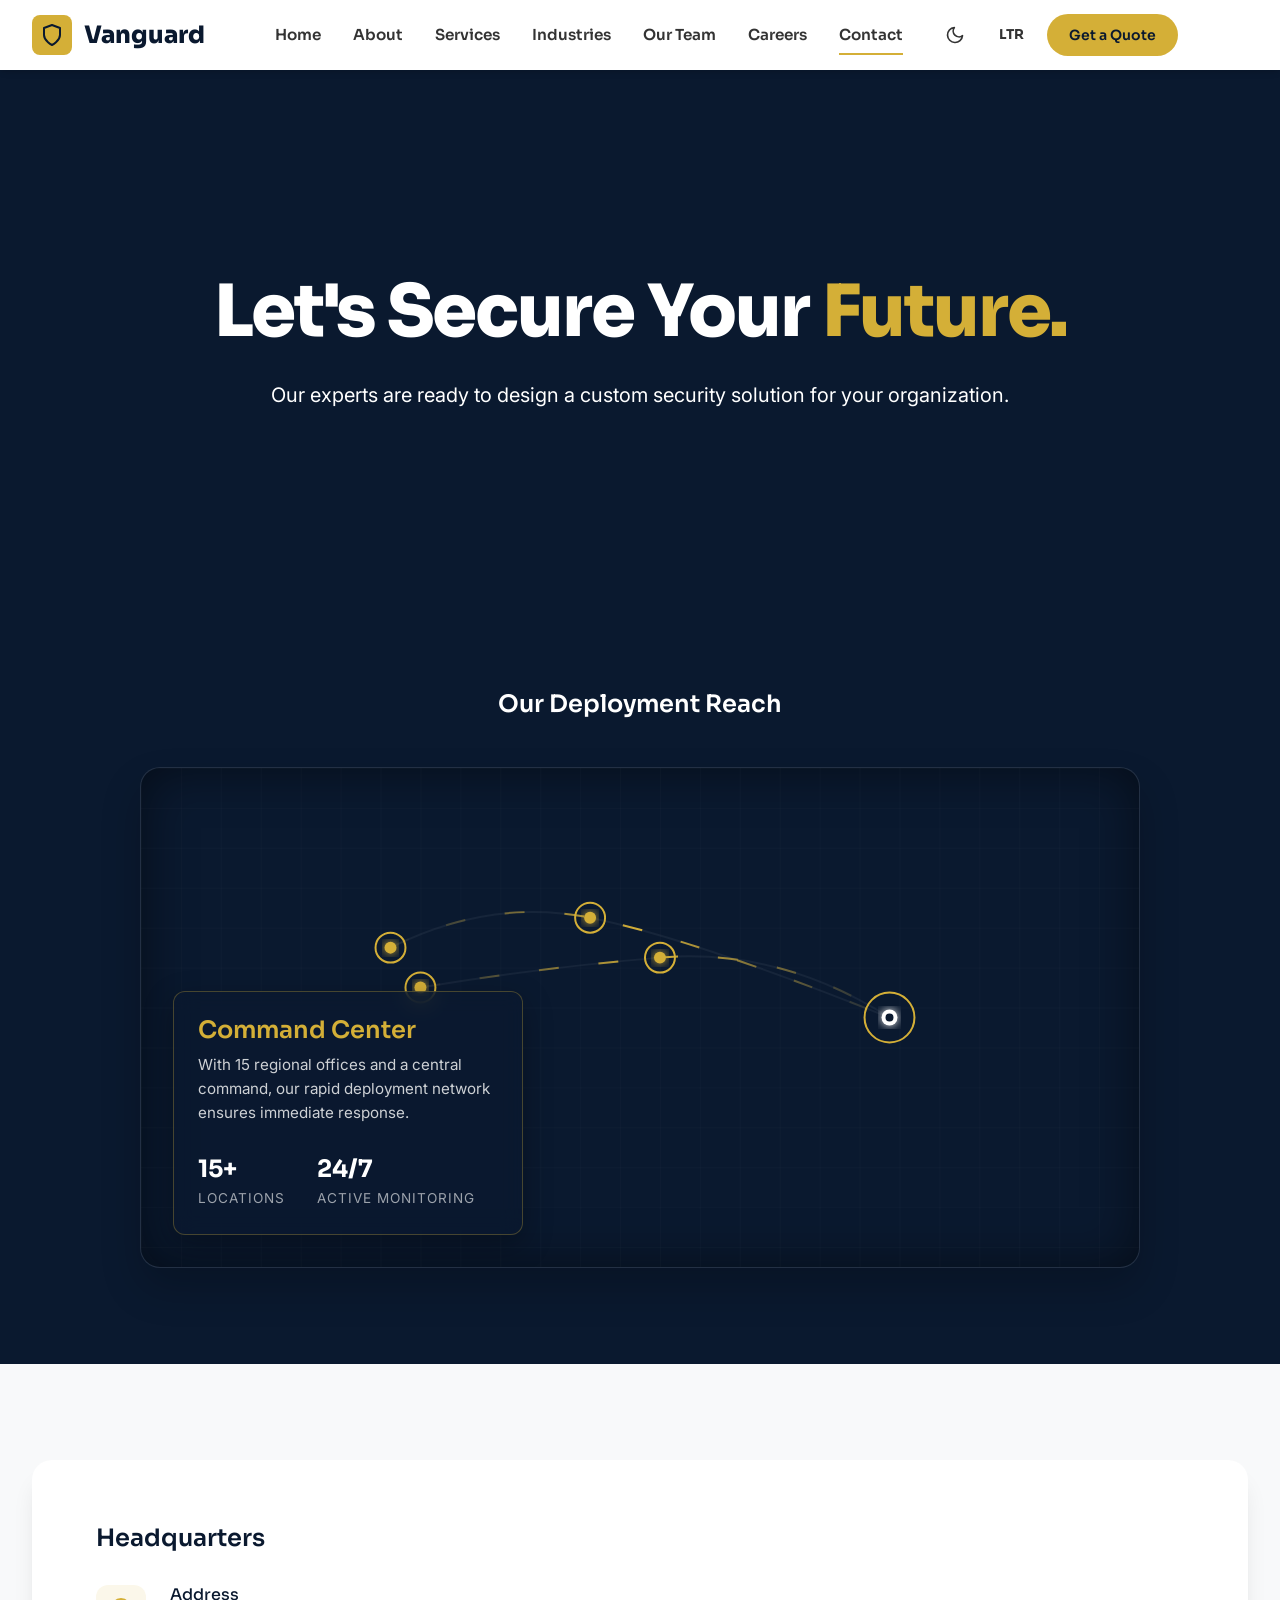
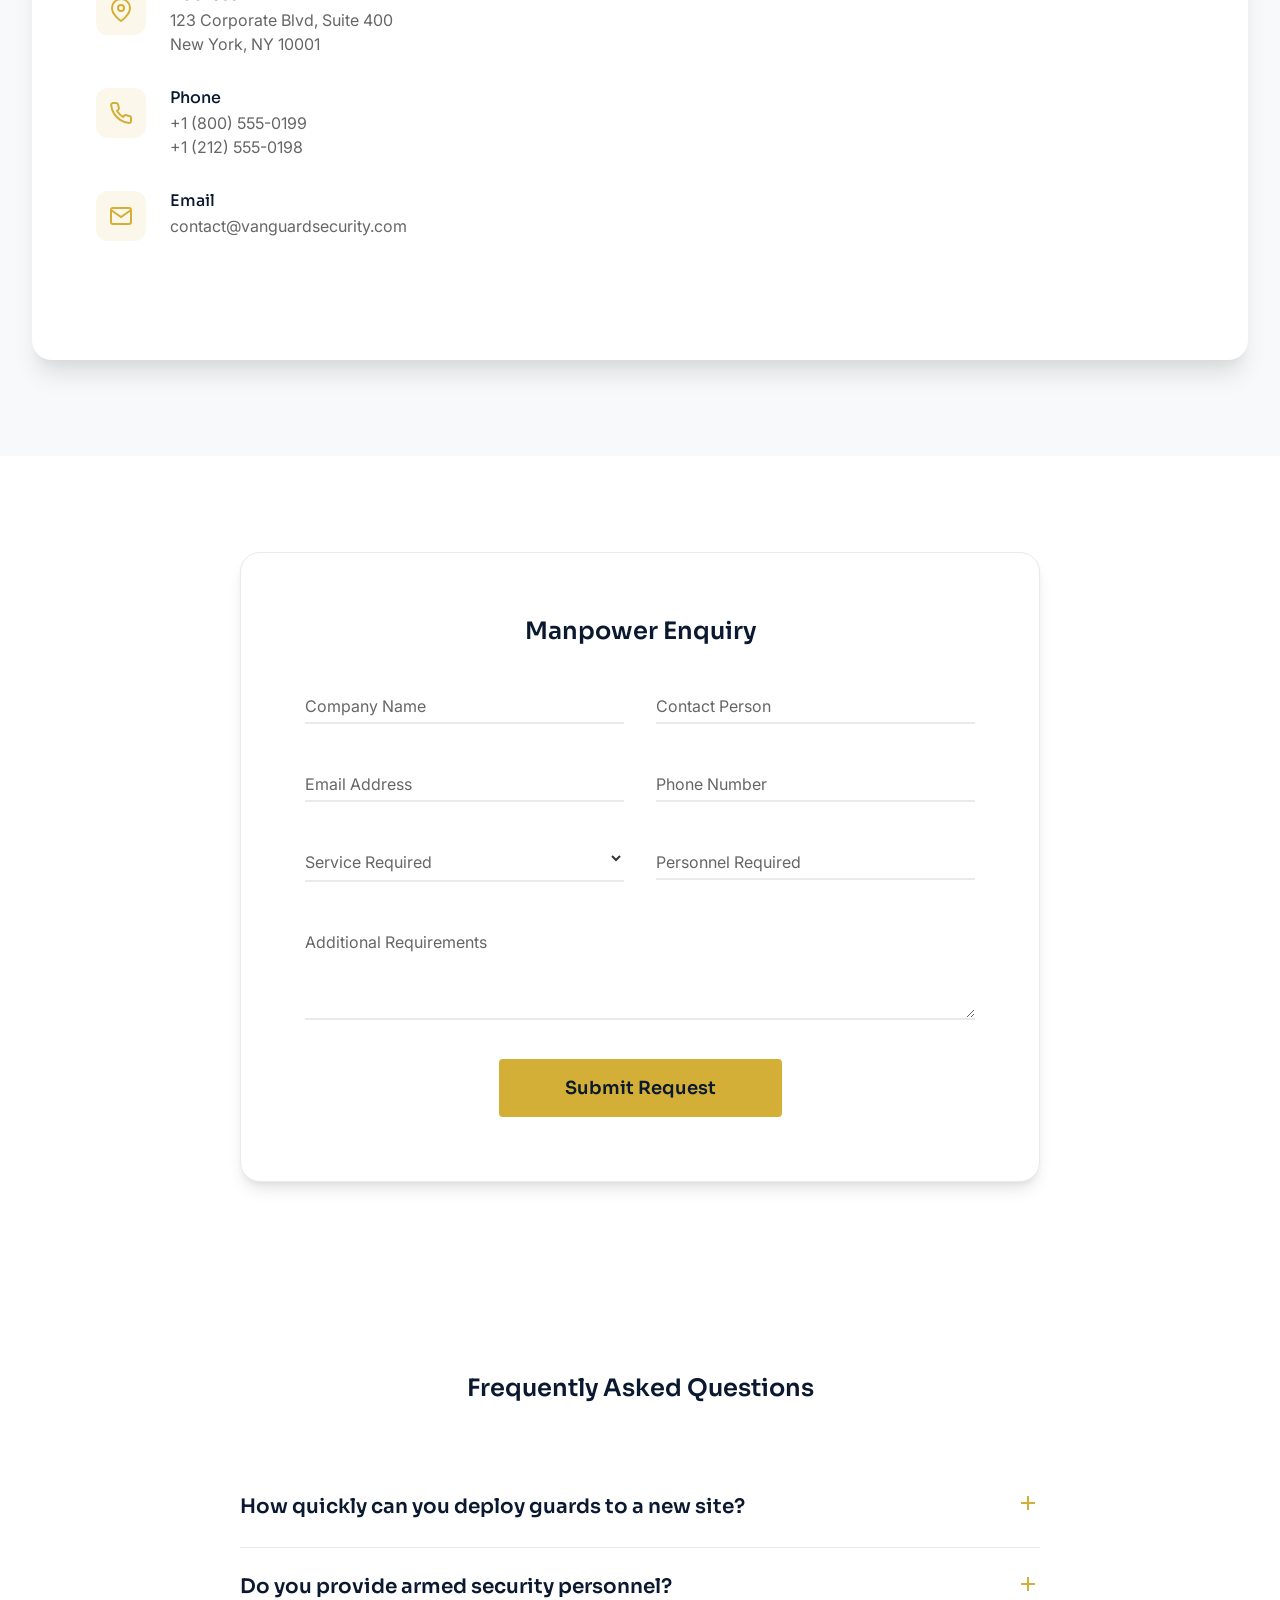
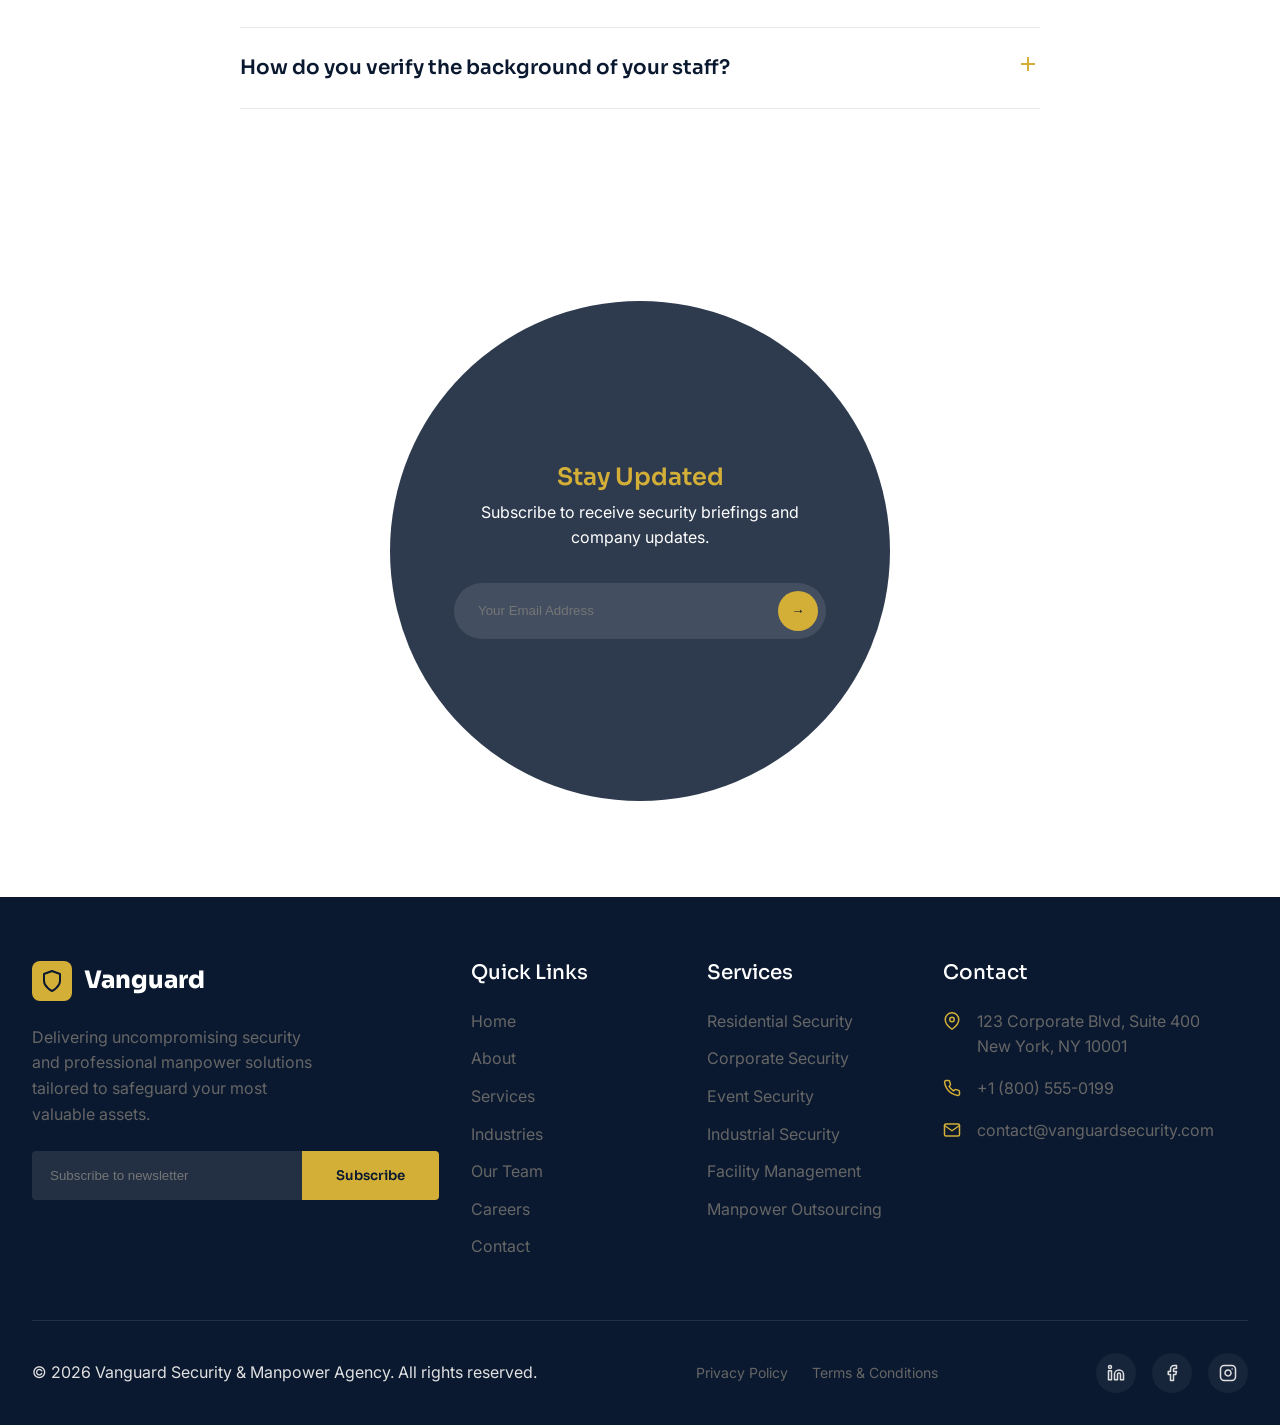
==== commit ebb5a610: "Fix UI alignments and responsive layouts across pages" ====
--- a/contact.html
+++ b/contact.html
@@ -50,7 +50,6 @@
     <main>
         <!-- Section 1: Hero (Minimalist Typography) -->
         <section class="contact-hero">
-            <div class="hero-bg-image" style="background-image: url('images/OIP (13).webp');"></div>
             <div class="container text-center">
                 <h1 class="animated-heading">Let's Secure Your <span>Future.</span></h1>
                 <p style="color: white; position: relative; z-index: 2;">Our experts are ready to design a custom security solution for your organization.</p>
@@ -213,7 +212,7 @@
                             <label for="c_req">Additional Requirements</label>
                         </div>
                         <div class="text-center" style="margin-top: 2rem;">
-                            <button type="submit" class="btn btn-primary" style="padding: 1rem 4rem; font-size: 1.125rem;">Submit Request</button>
+                            <button type="submit" class="btn btn-primary submit-req-btn">Submit Request</button>
                         </div>
                     </form>
                 </div>
--- a/css/style.css
+++ b/css/style.css
@@ -467,19 +467,21 @@
 
 .newsletter-form input {
   flex: 1;
-  padding: 0.75rem 1rem;
-  border: none;
+  padding: 0.875rem 1rem;
+  border: 2px solid transparent;
   background-color: rgba(255,255,255,0.1);
   color: var(--bg-white);
   border-radius: 4px 0 0 4px;
 }
 
 .newsletter-form input:focus {
-  outline: 1px solid var(--accent-gold);
+  outline: none;
+  border-color: var(--accent-gold);
 }
 
 .newsletter-form button {
   border-radius: 0 4px 4px 0;
+  margin: 0;
 }
 
 .footer-bottom {
--- a/css/contact.css
+++ b/css/contact.css
@@ -16,6 +16,8 @@
   overflow: hidden;
 }
 
+
+
 .contact-hero .container {
   position: relative;
   z-index: 2;
@@ -35,22 +37,7 @@
   color: var(--accent-gold);
 }
 
-.animated-heading span::after {
-  content: '';
-  position: absolute;
-  bottom: 10px;
-  left: 0;
-  width: 100%;
-  height: 8px;
-  background-color: rgba(212, 175, 55, 0.3);
-  transform: scaleX(0);
-  transform-origin: left;
-  animation: underline 1s ease forwards 0.5s;
-}
-
-@keyframes underline {
-  to { transform: scaleX(1); }
-}
+
 
 .contact-hero p {
   font-size: 1.25rem;
@@ -428,3 +415,15 @@
     height: 90vw;
   }
 }
+
+.submit-req-btn {
+  padding: 1rem 4rem;
+  font-size: 1.125rem;
+}
+
+@media (max-width: 480px) {
+  .submit-req-btn {
+    width: 100%;
+    padding: 1rem;
+  }
+}
